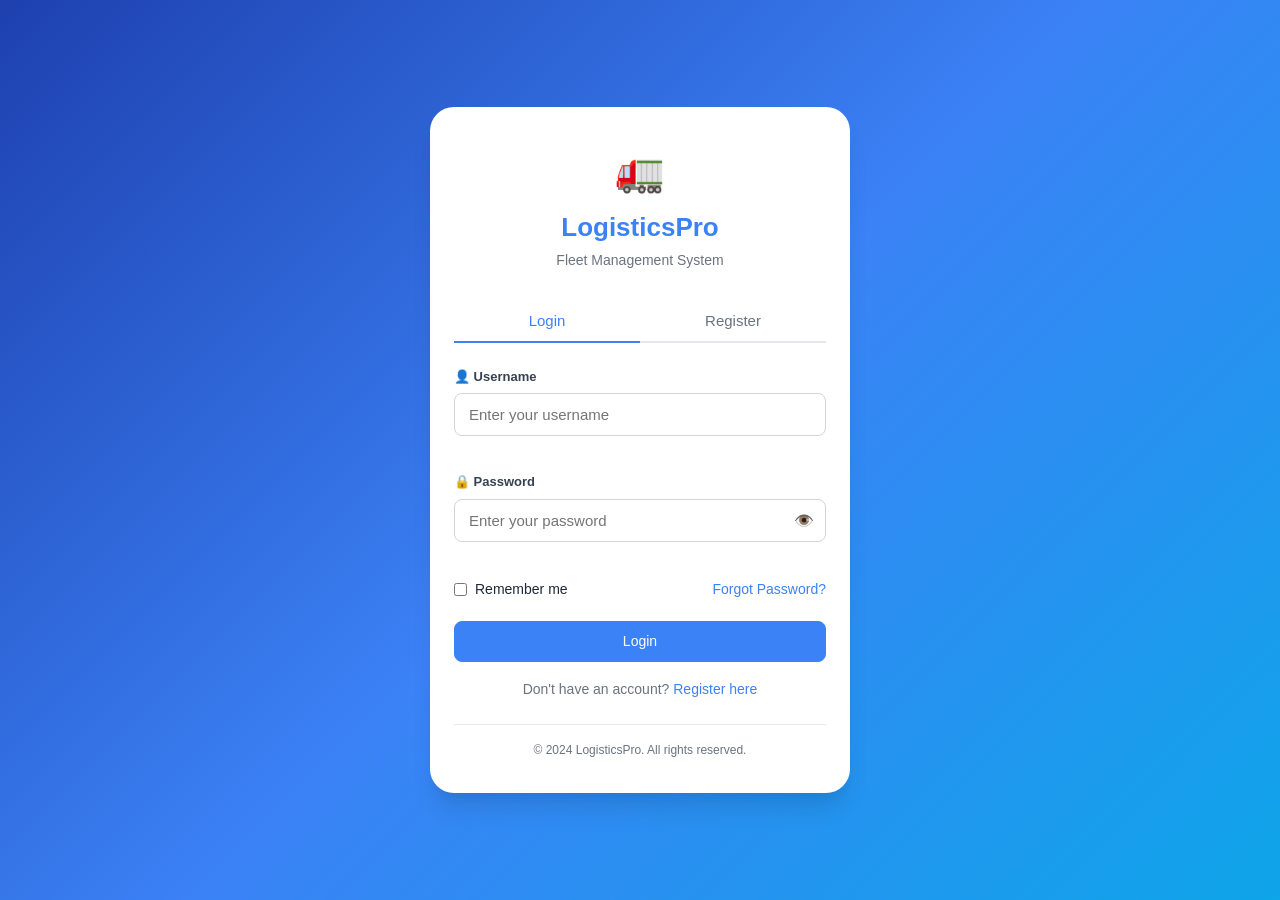
==== index.html @ a390f24c "Adding code to repo" ====
<!DOCTYPE html>
<html lang="en">
<head>
    <meta charset="UTF-8">
    <meta name="viewport" content="width=device-width, initial-scale=1.0, maximum-scale=1.0">
    <meta name="description" content="Login - LogisticsPro">
    <title>Login - LogisticsPro</title>
    <link rel="stylesheet" href="assets/css/style.css">
</head>
<body class="login-page">

<div class="login-container">
    <div class="login-box">

        <div class="login-brand">
            <span class="brand-icon">🚛</span>
            <h1>LogisticsPro</h1>
            <p>Fleet Management System</p>
        </div>

        <div class="auth-tabs">
            <button class="auth-tab active" id="loginTab">Login</button>
            <button class="auth-tab" id="registerTab">Register</button>
        </div>

        <!-- LOGIN FORM -->
        <form id="loginForm" class="auth-form active">
            <div class="form-group">
                <label for="login-username">👤 Username</label>
                <input type="text" id="login-username" placeholder="Enter your username" required autocomplete="username">
                <span class="field-error" id="login-err-username"></span>
            </div>
            <div class="form-group">
                <label for="login-password">🔒 Password</label>
                <div class="password-field">
                    <input type="password" id="login-password" placeholder="Enter your password" required autocomplete="current-password">
                    <button type="button" class="toggle-password" data-target="login-password">👁️</button>
                </div>
                <span class="field-error" id="login-err-password"></span>
            </div>
            <div class="form-options">
                <label class="checkbox-label">
                    <input type="checkbox" id="rememberMe">
                    <span>Remember me</span>
                </label>
                <a href="#" class="forgot-link">Forgot Password?</a>
            </div>
            <div class="form-error-box" id="loginError"></div>
            <button type="submit" class="btn btn-primary btn-block" id="loginBtn">Login</button>
            <p style="text-align:center;margin-top:1rem;font-size:.875rem;color:var(--gray-500)">
                Don't have an account?
                <a href="#" class="switch-to-register" style="color:var(--primary);font-weight:500">Register here</a>
            </p>
        </form>

        <!-- REGISTER FORM -->
        <form id="registerForm" class="auth-form">
            <div class="form-group">
                <label for="reg-username">👤 Username</label>
                <input type="text" id="reg-username" placeholder="Choose a username" required autocomplete="username">
                <span class="field-error" id="reg-err-username"></span>
            </div>
            <div class="form-group">
                <label for="reg-email">📧 Email Address</label>
                <input type="email" id="reg-email" placeholder="Enter your email" required autocomplete="email">
                <span class="field-error" id="reg-err-email"></span>
            </div>
            <div class="form-group">
                <label for="reg-password">🔒 Password</label>
                <div class="password-field">
                    <input type="password" id="reg-password" placeholder="Min 6 characters" required>
                    <button type="button" class="toggle-password" data-target="reg-password">👁️</button>
                </div>
                <span class="field-error" id="reg-err-password"></span>
            </div>
            <div class="form-group">
                <label for="reg-confirm">🔒 Confirm Password</label>
                <div class="password-field">
                    <input type="password" id="reg-confirm" placeholder="Repeat your password" required>
                    <button type="button" class="toggle-password" data-target="reg-confirm">👁️</button>
                </div>
                <span class="field-error" id="reg-err-confirm"></span>
            </div>
            <div class="form-error-box" id="registerError"></div>
            <div class="form-success-box" id="registerSuccess"></div>
            <button type="submit" class="btn btn-primary btn-block" id="registerBtn">Create Account</button>
            <p style="text-align:center;margin-top:1rem;font-size:.875rem;color:var(--gray-500)">
                Already have an account?
                <a href="#" class="switch-to-login" style="color:var(--primary);font-weight:500">Login here</a>
            </p>
        </form>

        <div class="login-footer">
            <p>&copy; 2024 LogisticsPro. All rights reserved.</p>
        </div>
    </div>
</div>

<script src="https://code.jquery.com/jquery-3.6.0.min.js"></script>
<script src="assets/js/api.js"></script>
<script>
const BASE_URL = 'https://crm-logistics-backend-production-bb94.up.railway.app';

$(function(){
    // If already logged in, go to dashboard
    if(localStorage.getItem('accessToken')){
        window.location.href = 'dashboard.html'; return;
    }

    /* ---- Tab switching ---- */
    function switchTab(tab){
        if(tab === 'login'){
            $('#loginTab').addClass('active'); $('#registerTab').removeClass('active');
            $('#loginForm').addClass('active'); $('#registerForm').removeClass('active');
        } else {
            $('#registerTab').addClass('active'); $('#loginTab').removeClass('active');
            $('#registerForm').addClass('active'); $('#loginForm').removeClass('active');
        }
        clearErrors();
    }
    $('#loginTab').on('click',  () => switchTab('login'));
    $('#registerTab').on('click',() => switchTab('register'));
    $('.switch-to-register').on('click', e => { e.preventDefault(); switchTab('register'); });
    $('.switch-to-login').on('click',    e => { e.preventDefault(); switchTab('login'); });

    /* ---- Password toggle ---- */
    $(document).on('click', '.toggle-password', function(){
        const inp = $('#'+$(this).data('target'));
        const isPass = inp.attr('type') === 'password';
        inp.attr('type', isPass ? 'text' : 'password');
        $(this).text(isPass ? '🙈' : '👁️');
    });

    /* ---- Clear errors on typing ---- */
    $('input').on('input', function(){
        $('#login-err-'+$(this).attr('id').replace('login-','')).text('');
        $('#reg-err-'+$(this).attr('id').replace('reg-','')).text('');
        $(this).css('border-color','');
        $('#loginError, #registerError').hide();
    });

    /* ---- Submit handlers ---- */
    $('#loginForm').on('submit', e => { e.preventDefault(); doLogin(); });
    $('#registerForm').on('submit', e => { e.preventDefault(); doRegister(); });
});

function doLogin(){
    const username = $('#login-username').val().trim();
    const password = $('#login-password').val().trim();
    let err = false;
    if(!username){ showFieldErr('login','username','Username is required'); err=true; }
    if(!password){ showFieldErr('login','password','Password is required'); err=true; }
    if(err) return;

    const btn = $('#loginBtn');
    setBtnLoading(btn, 'Logging in…');

    $.ajax({
        url: BASE_URL+'/api/auth/login/', method:'POST', contentType:'application/json',
        data: JSON.stringify({ username, password }),
        success(res){
            localStorage.setItem('accessToken', res.access);
            localStorage.setItem('refreshToken', res.refresh);
            localStorage.setItem('userData', JSON.stringify({ username, email: res.email||'' }));
            if($('#rememberMe').is(':checked')) localStorage.setItem('rememberMe','true');
            btn.html('✅ Success!');
            setTimeout(() => window.location.href = 'dashboard.html', 700);
        },
        error(xhr){
            resetBtn(btn,'Login');
            if(xhr.status===0){ showFormErr('loginError','❌ Cannot connect to server. Check internet.'); return; }
            const r = xhr.responseJSON;
            let msg = 'Login failed. Please try again.';
            if(xhr.status===401) msg='❌ Invalid username or password.';
            else if(r){ if(r.detail) msg=r.detail; else if(r.non_field_errors) msg=r.non_field_errors[0]; }
            showFormErr('loginError','❌ '+msg);
        }
    });
}

function doRegister(){
    const username=$('#reg-username').val().trim(), email=$('#reg-email').val().trim();
    const password=$('#reg-password').val().trim(), confirm=$('#reg-confirm').val().trim();
    let err=false;
    if(!username||username.length<3){ showFieldErr('reg','username',!username?'Username is required':'Min 3 characters'); err=true; }
    if(!email||!/^[^\s@]+@[^\s@]+\.[^\s@]+$/.test(email)){ showFieldErr('reg','email',!email?'Email is required':'Invalid email'); err=true; }
    if(!password||password.length<6){ showFieldErr('reg','password',!password?'Password is required':'Min 6 characters'); err=true; }
    if(!confirm||password!==confirm){ showFieldErr('reg','confirm',!confirm?'Confirm your password':'Passwords do not match'); err=true; }
    if(err) return;

    const btn=$('#registerBtn');
    setBtnLoading(btn,'Creating account…');

    $.ajax({
        url: BASE_URL+'/api/auth/register/', method:'POST', contentType:'application/json',
        data: JSON.stringify({ username, email, password }),
        success(){
            resetBtn(btn,'Create Account');
            $('#registerSuccess').text('✅ Account created! Switching to login…').show();
            $('#registerForm')[0].reset();
            setTimeout(() => {
                $('#registerSuccess').hide();
                $('#loginTab').addClass('active'); $('#registerTab').removeClass('active');
                $('#loginForm').addClass('active'); $('#registerForm').removeClass('active');
            }, 2000);
        },
        error(xhr){
            resetBtn(btn,'Create Account');
            if(xhr.status===0){ showFormErr('registerError','❌ Cannot connect to server.'); return; }
            const r=xhr.responseJSON||{};
            if(r.username) showFieldErr('reg','username',r.username[0]);
            if(r.email)    showFieldErr('reg','email',r.email[0]);
            if(r.password) showFieldErr('reg','password',r.password[0]);
            if(r.detail)   showFormErr('registerError','❌ '+r.detail);
            if(!r.username&&!r.email&&!r.password&&!r.detail) showFormErr('registerError','❌ Registration failed. Please try again.');
        }
    });
}

function showFieldErr(prefix,field,msg){
    $('#'+prefix+'-err-'+field).text(msg);
    $('#'+prefix+'-'+field).css('border-color','var(--danger)');
}
function showFormErr(id,msg){ $('#'+id).text(msg).show(); }
function clearErrors(){
    $('.field-error').text(''); $('input').css('border-color','');
    $('#loginError,#registerError,#registerSuccess').hide();
}
function setBtnLoading(btn,txt){ btn.html('<span class="btn-loader"></span>'+txt).prop('disabled',true); }
function resetBtn(btn,txt){ btn.html(txt).prop('disabled',false); }
</script>
</body>
</html>
---- assets/css/style.css ----
/* ========================================
   LOGISTICSPRO — MOBILE-FIRST CSS
   Complete responsive rewrite
======================================== */

/* ---- RESET ---- */
*, *::before, *::after { box-sizing: border-box; margin: 0; padding: 0; }

/* ---- CSS VARIABLES ---- */
:root {
    --primary:       #3b82f6;
    --primary-dark:  #2563eb;
    --primary-light: #eff6ff;
    --primary-rgb:   59, 130, 246;

    --success:       #10b981;
    --success-light: #ecfdf5;
    --danger:        #ef4444;
    --danger-light:  #fef2f2;
    --warning:       #f59e0b;
    --warning-light: #fffbeb;
    --info:          #3b82f6;

    --white:         #ffffff;
    --bg:            #f3f4f6;
    --surface:       #ffffff;
    --border:        #e5e7eb;

    --gray-50:  #f9fafb;
    --gray-100: #f3f4f6;
    --gray-200: #e5e7eb;
    --gray-300: #d1d5db;
    --gray-400: #9ca3af;
    --gray-500: #6b7280;
    --gray-600: #4b5563;
    --gray-700: #374151;
    --gray-800: #1f2937;
    --gray-900: #111827;

    --header-h:     60px;
    --sidebar-w:    240px;
    --bottom-nav-h: 64px;

    --shadow-xs: 0 1px 2px rgba(0,0,0,.05);
    --shadow-sm: 0 1px 3px rgba(0,0,0,.08), 0 1px 2px rgba(0,0,0,.06);
    --shadow-md: 0 4px 6px -1px rgba(0,0,0,.10), 0 2px 4px -1px rgba(0,0,0,.06);
    --shadow-lg: 0 10px 15px -3px rgba(0,0,0,.10), 0 4px 6px -2px rgba(0,0,0,.05);
    --shadow-xl: 0 20px 25px -5px rgba(0,0,0,.10), 0 10px 10px -5px rgba(0,0,0,.04);

    --radius-sm: .375rem;
    --radius:    .5rem;
    --radius-lg: .75rem;
    --radius-xl: 1rem;
    --radius-2xl:1.5rem;

    --transition: all .2s ease;
}

/* ---- BASE ---- */
html { -webkit-text-size-adjust: 100%; }

body {
    font-family: -apple-system, BlinkMacSystemFont, 'Segoe UI', Roboto, 'Helvetica Neue', Arial, sans-serif;
    font-size: 14px;
    line-height: 1.6;
    color: var(--gray-800);
    background: var(--bg);
    overflow-x: hidden;
}

h1,h2,h3,h4,h5,h6 { font-weight: 600; line-height: 1.3; color: var(--gray-900); margin-bottom: .5rem; }
h1 { font-size: 1.5rem; }
h2 { font-size: 1.25rem; }
h3 { font-size: 1.1rem; }
h4 { font-size: 1rem; }

a { color: var(--primary); text-decoration: none; transition: var(--transition); }
a:hover { color: var(--primary-dark); }
img { max-width: 100%; height: auto; }

/* ============================================================
   LOGIN PAGE
============================================================ */
.login-page {
    display: flex;
    align-items: center;
    justify-content: center;
    min-height: 100vh;
    background: linear-gradient(135deg, #1e40af 0%, #3b82f6 50%, #0ea5e9 100%);
    padding: 1rem;
}
.login-container { width: 100%; max-width: 420px; }
.login-box {
    background: var(--white);
    border-radius: var(--radius-2xl);
    box-shadow: var(--shadow-xl);
    padding: 2rem 1.5rem;
    animation: slideUp .4s ease;
}
@keyframes slideUp {
    from { opacity: 0; transform: translateY(24px); }
    to   { opacity: 1; transform: translateY(0); }
}

/* login brand */
.login-brand { text-align: center; margin-bottom: 1.75rem; }
.login-brand .brand-icon { font-size: 2.5rem; display: block; margin-bottom: .5rem; }
.login-brand h1 { font-size: 1.625rem; color: var(--primary); margin: 0; }
.login-brand p  { color: var(--gray-500); font-size: .875rem; margin-top: .25rem; }

/* tabs */
.auth-tabs { display: flex; border-bottom: 2px solid var(--border); margin-bottom: 1.5rem; }
.auth-tab {
    flex: 1; padding: .75rem; background: none; border: none;
    font-size: .9375rem; font-weight: 500; color: var(--gray-500);
    cursor: pointer; border-bottom: 2px solid transparent; margin-bottom: -2px;
    transition: var(--transition);
}
.auth-tab.active { color: var(--primary); border-bottom-color: var(--primary); }

/* form */
.auth-form { display: none; }
.auth-form.active { display: block; animation: fadeIn .25s ease; }

.form-group { margin-bottom: 1.125rem; }
.form-group label {
    display: flex; align-items: center; gap: .375rem;
    font-size: .8125rem; font-weight: 600; color: var(--gray-700);
    margin-bottom: .375rem;
}
.form-group input, .form-input {
    width: 100%; padding: .75rem .875rem;
    border: 1.5px solid var(--gray-300); border-radius: var(--radius);
    font-size: .9375rem; color: var(--gray-900);
    transition: border-color .2s, box-shadow .2s;
    background: var(--white);
}
.form-group input:focus, .form-input:focus {
    outline: none; border-color: var(--primary);
    box-shadow: 0 0 0 3px rgba(var(--primary-rgb),.12);
}

.password-field { position: relative; display: flex; }
.password-field input { flex: 1; padding-right: 3rem; }
.toggle-password {
    position: absolute; right: .75rem; top: 50%; transform: translateY(-50%);
    background: none; border: none; cursor: pointer; font-size: 1rem;
    color: var(--gray-500); padding: 0; line-height: 1;
}

.field-error  { display: block; color: var(--danger); font-size: .75rem; margin-top: .25rem; min-height: .875rem; }
.form-options { display: flex; justify-content: space-between; align-items: center; margin-bottom: 1.25rem; font-size: .875rem; }
.checkbox-label { display: flex; align-items: center; gap: .5rem; cursor: pointer; }

.form-error-box, .form-success-box {
    padding: .75rem 1rem; border-radius: var(--radius);
    font-size: .875rem; margin-bottom: 1rem; text-align: center; display: none;
}
.form-error-box   { background: var(--danger-light); border: 1px solid var(--danger); color: var(--danger); }
.form-success-box { background: var(--success-light); border: 1px solid var(--success); color: var(--success); }

.login-footer { text-align: center; margin-top: 1.5rem; padding-top: 1rem; border-top: 1px solid var(--border); }
.login-footer p { color: var(--gray-500); font-size: .75rem; }

.btn-loader {
    display: inline-block; width: 14px; height: 14px;
    border: 2px solid rgba(255,255,255,.4); border-top-color: white;
    border-radius: 50%; animation: spin .8s linear infinite;
    vertical-align: middle; margin-right: 6px;
}
@keyframes spin { to { transform: rotate(360deg); } }

/* ============================================================
   BUTTONS
============================================================ */
.btn {
    display: inline-flex; align-items: center; justify-content: center;
    gap: .4rem; padding: .625rem 1.125rem;
    font-size: .875rem; font-weight: 500;
    border: 1.5px solid transparent; border-radius: var(--radius);
    cursor: pointer; transition: var(--transition);
    white-space: nowrap; line-height: 1.4;
    -webkit-tap-highlight-color: transparent;
}
.btn:active { transform: scale(.97); }

.btn-primary   { background: var(--primary); color: #fff; border-color: var(--primary); }
.btn-primary:hover  { background: var(--primary-dark); border-color: var(--primary-dark); }

.btn-outline   { background: transparent; color: var(--gray-700); border-color: var(--gray-300); }
.btn-outline:hover  { background: var(--gray-50); border-color: var(--gray-400); }

.btn-danger    { background: var(--danger); color: #fff; border-color: var(--danger); }
.btn-danger:hover   { background: #dc2626; }

.btn-success   { background: var(--success); color: #fff; }
.btn-success:hover  { background: #059669; }

.btn-block { width: 100%; }
.btn-sm    { padding: .375rem .75rem; font-size: .8125rem; }
.btn-lg    { padding: .75rem 1.5rem; font-size: 1rem; }
.btn:disabled { opacity: .65; cursor: not-allowed; transform: none; }

/* ============================================================
   HEADER
============================================================ */
.app-header {
    position: fixed; top: 0; left: 0; right: 0;
    height: var(--header-h);
    background: var(--white);
    border-bottom: 1px solid var(--border);
    display: flex; align-items: center; justify-content: space-between;
    padding: 0 1rem;
    z-index: 1000;
    box-shadow: var(--shadow-xs);
}
.header-left { display: flex; align-items: center; gap: .875rem; }

/* Hamburger */
.hamburger {
    display: flex; flex-direction: column; justify-content: center;
    width: 36px; height: 36px; gap: 5px; padding: 4px;
    background: none; border: none; cursor: pointer; border-radius: var(--radius-sm);
    transition: var(--transition);
}
.hamburger:hover { background: var(--gray-100); }
.hamburger span {
    display: block; height: 2px; width: 100%;
    background: var(--gray-700); border-radius: 2px;
    transition: var(--transition);
}

/* Logo */
.logo-link { text-decoration: none; }
.logo {
    display: flex; align-items: center; gap: .375rem;
    font-size: 1.25rem; font-weight: 700; color: var(--primary);
}
.logo span { font-size: 1rem; }

/* Notification btn */
.notif-btn {
    position: relative; display: flex; align-items: center;
    padding: .5rem; border-radius: var(--radius-sm);
    color: var(--gray-600); text-decoration: none;
    transition: var(--transition);
}
.notif-btn:hover { background: var(--gray-100); color: var(--primary); }
.notif-icon { font-size: 1.25rem; }
.notif-badge {
    position: absolute; top: 2px; right: 2px;
    background: var(--danger); color: #fff;
    font-size: .625rem; font-weight: 700;
    padding: .125rem .35rem; border-radius: 10px;
    min-width: 16px; text-align: center;
}

/* User menu */
.header-right { display: flex; align-items: center; gap: .5rem; }
.user-menu { position: relative; }
.user-btn {
    display: flex; align-items: center; gap: .375rem;
    background: none; border: none; cursor: pointer;
    padding: .375rem .75rem; border-radius: var(--radius);
    font-size: .875rem; color: var(--gray-700);
    transition: var(--transition);
}
.user-btn:hover { background: var(--gray-100); }
.user-avatar { font-size: 1.1rem; }
.user-name { font-weight: 500; }
.chevron { font-size: .75rem; color: var(--gray-500); }

@media (max-width: 400px) {
    .user-name { display: none; }
}

.user-dropdown {
    display: none; position: absolute; top: calc(100% + 8px); right: 0;
    background: var(--white); border: 1px solid var(--border);
    border-radius: var(--radius-lg); box-shadow: var(--shadow-lg);
    min-width: 160px; z-index: 2000; overflow: hidden;
}
.user-dropdown.open { display: block; animation: dropIn .2s ease; }
@keyframes dropIn {
    from { opacity: 0; transform: translateY(-6px); }
    to   { opacity: 1; transform: translateY(0); }
}
.dropdown-item {
    display: flex; align-items: center; gap: .5rem;
    padding: .75rem 1rem; color: var(--gray-700);
    font-size: .875rem; transition: var(--transition);
}
.dropdown-item:hover  { background: var(--gray-50); color: var(--primary); }
.dropdown-item.danger { color: var(--danger); }
.dropdown-item.danger:hover { background: var(--danger-light); }
.dropdown-divider { height: 1px; background: var(--border); }

/* ============================================================
   SIDEBAR
============================================================ */
.sidebar {
    position: fixed; top: 0; left: 0; bottom: 0;
    width: var(--sidebar-w);
    background: var(--white);
    border-right: 1px solid var(--border);
    display: flex; flex-direction: column;
    z-index: 1200;
    transition: transform .25s ease;
    box-shadow: var(--shadow-lg);
    /* Hidden on mobile by default */
    transform: translateX(-100%);
}
.sidebar.open { transform: translateX(0); }

/* On desktop — always visible */
@media (min-width: 769px) {
    .sidebar { transform: translateX(0) !important; box-shadow: none; }
    .hamburger { display: none; }
}

.sidebar-overlay {
    display: none; position: fixed; inset: 0;
    background: rgba(0,0,0,.45); z-index: 1100;
    animation: fadeIn .2s ease;
}
.sidebar-overlay.open { display: block; }
@media (min-width: 769px) { .sidebar-overlay { display: none !important; } }

.sidebar-header {
    display: flex; align-items: center; justify-content: space-between;
    padding: .875rem 1rem;
    border-bottom: 1px solid var(--border);
    min-height: var(--header-h);
}
.sidebar-close {
    background: none; border: none; cursor: pointer;
    font-size: 1.1rem; color: var(--gray-500); padding: .25rem .5rem;
    border-radius: var(--radius-sm); transition: var(--transition);
}
.sidebar-close:hover { background: var(--gray-100); }
@media (min-width: 769px) { .sidebar-close { display: none; } }

/* Nav items */
.sidebar-nav { flex: 1; padding: .75rem .5rem; overflow-y: auto; }
.nav-item {
    display: flex; align-items: center; gap: .75rem;
    padding: .75rem .875rem; margin-bottom: .125rem;
    border-radius: var(--radius); color: var(--gray-600);
    font-size: .9rem; font-weight: 500;
    transition: var(--transition); cursor: pointer;
    text-decoration: none;
    -webkit-tap-highlight-color: transparent;
    position: relative;
}
.nav-item:hover { background: var(--primary-light); color: var(--primary); }
.nav-item.active {
    background: var(--primary); color: var(--white);
    box-shadow: 0 2px 8px rgba(var(--primary-rgb),.4);
}
.nav-icon { font-size: 1.15rem; flex-shrink: 0; }
.nav-text  { flex: 1; }
.nav-badge {
    background: var(--danger); color: #fff;
    font-size: .625rem; font-weight: 700;
    padding: .1rem .35rem; border-radius: 10px;
}
.nav-item.active .nav-badge { background: rgba(255,255,255,.3); }

.sidebar-footer {
    padding: .875rem 1rem;
    border-top: 1px solid var(--border);
    display: flex; align-items: center; gap: .75rem;
}
.sidebar-user { display: flex; align-items: center; gap: .625rem; flex: 1; min-width: 0; }
.sidebar-user-avatar { font-size: 1.5rem; flex-shrink: 0; }
.sidebar-user-info { min-width: 0; }
.sidebar-user-name { font-size: .875rem; font-weight: 600; color: var(--gray-800); truncate; }
.sidebar-user-role { font-size: .75rem; color: var(--gray-500); }
.sidebar-logout {
    padding: .375rem .5rem; border-radius: var(--radius-sm);
    color: var(--danger); font-size: 1rem;
    transition: var(--transition);
}
.sidebar-logout:hover { background: var(--danger-light); }

/* ============================================================
   BOTTOM NAV (mobile only)
============================================================ */
.bottom-nav {
    display: flex; position: fixed; bottom: 0; left: 0; right: 0;
    height: var(--bottom-nav-h);
    background: var(--white);
    border-top: 1px solid var(--border);
    z-index: 900;
    box-shadow: 0 -2px 10px rgba(0,0,0,.08);
}
@media (min-width: 769px) { .bottom-nav { display: none; } }

.bottom-nav-item {
    flex: 1; display: flex; flex-direction: column;
    align-items: center; justify-content: center; gap: 2px;
    padding: .375rem .25rem;
    color: var(--gray-400); text-decoration: none;
    font-size: .625rem; font-weight: 500;
    transition: var(--transition); position: relative;
    -webkit-tap-highlight-color: transparent;
}
.bottom-nav-item:hover { color: var(--primary); }
.bottom-nav-item.active { color: var(--primary); }
.bottom-nav-icon { font-size: 1.25rem; line-height: 1; }
.bottom-nav-text { font-size: .625rem; }
.bottom-nav-badge {
    position: absolute; top: 4px; left: 50%; transform: translateX(2px);
    background: var(--danger); color: #fff;
    font-size: .5625rem; font-weight: 700;
    padding: .1rem .3rem; border-radius: 10px;
}

/* ============================================================
   MAIN CONTENT
============================================================ */
.main-content {
    min-height: 100vh;
    padding: calc(var(--header-h) + 1rem) 1rem calc(var(--bottom-nav-h) + 1rem);
    transition: margin-left .25s ease;
}
@media (min-width: 769px) {
    .main-content {
        margin-left: var(--sidebar-w);
        padding: calc(var(--header-h) + 1.5rem) 1.5rem 1.5rem;
    }
}
@media (min-width: 1024px) {
    .main-content { padding: calc(var(--header-h) + 2rem) 2rem 2rem; }
}

/* ============================================================
   PAGE HEADER
============================================================ */
.page-header {
    display: flex; align-items: center; justify-content: space-between;
    margin-bottom: 1.25rem; gap: .75rem; flex-wrap: wrap;
}
.page-header h1 { margin: 0; font-size: 1.375rem; }
.page-header-actions { display: flex; gap: .5rem; flex-wrap: wrap; }

/* ============================================================
   CARDS
============================================================ */
.card {
    background: var(--white); border-radius: var(--radius-lg);
    border: 1px solid var(--border); box-shadow: var(--shadow-sm);
    margin-bottom: 1.25rem; overflow: hidden;
}
.card-header {
    display: flex; align-items: center; justify-content: space-between;
    padding: 1rem 1.25rem; border-bottom: 1px solid var(--border);
    gap: .75rem; flex-wrap: wrap;
}
.card-header h2 { margin: 0; font-size: 1rem; font-weight: 600; }
.card-body { padding: 1.25rem; }
.view-all { font-size: .875rem; color: var(--primary); font-weight: 500; }
.header-actions { display: flex; gap: .5rem; flex-wrap: wrap; }

/* ============================================================
   STATS GRID
============================================================ */
.stats-grid {
    display: grid;
    grid-template-columns: repeat(2, 1fr);
    gap: .875rem;
    margin-bottom: 1.25rem;
}
@media (min-width: 640px)  { .stats-grid { grid-template-columns: repeat(2, 1fr); } }
@media (min-width: 1024px) { .stats-grid { grid-template-columns: repeat(4, 1fr); } }

.stat-card {
    background: var(--white); border-radius: var(--radius-lg);
    border: 1px solid var(--border); box-shadow: var(--shadow-sm);
    padding: 1rem; display: flex; align-items: flex-start; gap: .875rem;
    transition: var(--transition);
}
.stat-card:hover { transform: translateY(-2px); box-shadow: var(--shadow-md); }

.stat-icon {
    width: 48px; height: 48px; border-radius: var(--radius);
    display: flex; align-items: center; justify-content: center;
    font-size: 1.5rem; flex-shrink: 0;
}
.stat-icon.blue    { background: rgba(59,130,246,.1); }
.stat-icon.red     { background: rgba(239,68,68,.1); }
.stat-icon.green   { background: rgba(16,185,129,.1); }
.stat-icon.orange  { background: rgba(245,158,11,.1); }

.stat-content h3 { font-size: .75rem; color: var(--gray-500); font-weight: 500; margin-bottom: .25rem; }
.stat-number { font-size: 1.375rem; font-weight: 700; color: var(--gray-900); margin-bottom: .125rem; line-height: 1.2; }
.stat-change { font-size: .75rem; font-weight: 500; color: var(--gray-500); }
.stat-change.positive { color: var(--success); }
.stat-change.negative { color: var(--danger); }

@media (max-width: 380px) {
    .stat-card { padding: .75rem; gap: .625rem; }
    .stat-icon { width: 38px; height: 38px; font-size: 1.2rem; }
    .stat-number { font-size: 1.1rem; }
}

/* ============================================================
   DASHBOARD GRID
============================================================ */
.dashboard-grid {
    display: grid; gap: 1.25rem; margin-bottom: 1.25rem;
    grid-template-columns: 1fr;
}
@media (min-width: 768px) { .dashboard-grid { grid-template-columns: 1fr 1fr; } }

.chart-container { position: relative; height: 220px; margin-bottom: .75rem; }
@media (min-width: 768px) { .chart-container { height: 250px; } }

/* ============================================================
   ALERTS
============================================================ */
.alerts-list { display: flex; flex-direction: column; gap: .75rem; }
.alert-item {
    display: flex; gap: .875rem; padding: .875rem;
    border-radius: var(--radius); border-left: 3px solid;
}
.alert-item.urgent  { background: var(--danger-light);  border-color: var(--danger);  }
.alert-item.warning { background: var(--warning-light); border-color: var(--warning); }
.alert-item.info    { background: var(--primary-light); border-color: var(--primary); }
.alert-content h4   { font-size: .875rem; font-weight: 600; margin-bottom: .25rem; }
.alert-content p    { font-size: .8125rem; color: var(--gray-600); margin-bottom: .125rem; }
.alert-time         { font-size: .75rem; color: var(--gray-400); }

/* ============================================================
   PROFIT / VEHICLE STATUS
============================================================ */
.profit-summary { display: flex; flex-direction: column; gap: .75rem; margin-bottom: 1rem; }
@media (min-width: 480px) { .profit-summary { flex-direction: row; flex-wrap: wrap; } }
.profit-item { display: flex; flex-direction: column; gap: .25rem; flex: 1; min-width: 120px; }
.profit-item .label { font-size: .8125rem; color: var(--gray-500); }
.profit-item .value { font-size: 1.375rem; font-weight: 700; }
.profit-item .value.green { color: var(--success); }
.profit-item .value.red   { color: var(--danger); }
.profit-item.highlight {
    background: linear-gradient(135deg,#667eea,#764ba2);
    padding: .75rem; border-radius: var(--radius);
}
.profit-item.highlight .label,
.profit-item.highlight .value { color: #fff; }

.profit-bar   { height: 8px; background: var(--gray-200); border-radius: 10px; overflow: hidden; margin-bottom: .5rem; }
.profit-fill  { height: 100%; background: linear-gradient(90deg, var(--success), #059669); border-radius: 10px; }
.profit-margin { text-align: center; font-size: .875rem; color: var(--gray-500); }

.vehicle-status-list { display: flex; flex-direction: column; gap: 0; }
.status-item { display: flex; justify-content: space-between; align-items: center; padding: .75rem 0; border-bottom: 1px solid var(--border); }
.status-item:last-child { border-bottom: none; }
.status-info { display: flex; align-items: center; gap: .625rem; }
.status-dot  { width: 10px; height: 10px; border-radius: 50%; }
.status-dot.active      { background: var(--success); }
.status-dot.idle        { background: var(--warning); }
.status-dot.maintenance { background: var(--danger); }
.status-count { font-size: 1.25rem; font-weight: 700; }

/* expense breakdown */
.expense-breakdown { display: flex; flex-wrap: wrap; gap: .75rem; margin-top: .75rem; }
.expense-item { display: flex; align-items: center; gap: .375rem; font-size: .8125rem; }
.dot { width: 10px; height: 10px; border-radius: 50%; flex-shrink: 0; }
.dot.blue { background: #3b82f6; }
.dot.red  { background: #ef4444; }
.dot.green{ background: #10b981; }
.dot.orange{background: #f59e0b; }

/* ============================================================
   FILTER BAR
============================================================ */
.filter-bar {
    display: flex; gap: .75rem; margin-bottom: 1.25rem;
    flex-wrap: wrap; align-items: flex-start;
}
.filter-group { display: flex; gap: .5rem; flex-wrap: wrap; }
.filter-select {
    padding: .5rem .75rem; border: 1.5px solid var(--gray-300);
    border-radius: var(--radius); background: var(--white);
    font-size: .875rem; cursor: pointer;
    appearance: none; min-width: 120px;
    background-image: url("data:image/svg+xml,%3Csvg xmlns='http://www.w3.org/2000/svg' width='12' height='8' viewBox='0 0 12 8'%3E%3Cpath fill='%236b7280' d='M1 1l5 5 5-5'/%3E%3C/svg%3E");
    background-repeat: no-repeat;
    background-position: right .75rem center;
    padding-right: 2rem;
}
.filter-select:focus { outline: none; border-color: var(--primary); }

.search-box { position: relative; flex: 1; min-width: 200px; }
.search-box input {
    width: 100%; padding: .625rem 1rem .625rem 2.25rem;
    border: 1.5px solid var(--gray-300); border-radius: var(--radius);
    font-size: .875rem; background: var(--white);
    transition: border-color .2s;
}
.search-box input:focus { outline: none; border-color: var(--primary); }
.search-box::before {
    content: '🔍'; position: absolute; left: .75rem;
    top: 50%; transform: translateY(-50%); font-size: .875rem;
}

/* ============================================================
   VEHICLES GRID
============================================================ */
.vehicles-grid {
    display: grid; gap: 1rem;
    grid-template-columns: 1fr;
    margin-bottom: 1.25rem;
}
@media (min-width: 480px) { .vehicles-grid { grid-template-columns: repeat(2, 1fr); } }
@media (min-width: 768px) { .vehicles-grid { grid-template-columns: repeat(2, 1fr); } }
@media (min-width: 1024px){ .vehicles-grid { grid-template-columns: repeat(3, 1fr); } }
@media (min-width: 1280px){ .vehicles-grid { grid-template-columns: repeat(4, 1fr); } }

.vehicle-card {
    background: var(--white); border-radius: var(--radius-lg);
    border: 1px solid var(--border); box-shadow: var(--shadow-sm);
    padding: 1rem; transition: var(--transition);
}
.vehicle-card:hover { transform: translateY(-3px); box-shadow: var(--shadow-md); border-color: var(--primary); }
.vehicle-header { display: flex; justify-content: space-between; align-items: center; margin-bottom: .75rem; }
.vehicle-number { font-size: 1rem; font-weight: 700; color: var(--gray-900); }
.vehicle-icon { text-align: center; font-size: 2.5rem; margin: .75rem 0; }
.vehicle-info p { font-size: .8125rem; color: var(--gray-600); margin-bottom: .25rem; }
.vehicle-type   { font-weight: 600; color: var(--gray-900) !important; }
.vehicle-location { color: var(--primary) !important; }
.vehicle-alerts { margin: .75rem 0; }
.vehicle-card-actions { display: flex; gap: .375rem; flex-wrap: wrap; margin-top: .75rem; }
.vehicle-card-actions .btn-sm { flex: 1; min-width: 60px; font-size: .75rem; padding: .375rem .5rem; }

/* Status badges */
.status-badge { padding: .2rem .625rem; border-radius: 10px; font-size: .75rem; font-weight: 600; }
.status-badge.active      { background: var(--success-light); color: var(--success); }
.status-badge.idle        { background: var(--warning-light); color: var(--warning); }
.status-badge.maintenance { background: var(--danger-light);  color: var(--danger); }

.alert-badge { display: inline-flex; align-items: center; gap: .25rem; padding: .3rem .625rem; border-radius: var(--radius-sm); font-size: .75rem; font-weight: 500; }
.alert-badge.success { background: var(--success-light); color: var(--success); }
.alert-badge.warning { background: var(--warning-light); color: var(--warning); }
.alert-badge.danger  { background: var(--danger-light);  color: var(--danger); }

/* ============================================================
   TABLES
============================================================ */
.table-responsive { overflow-x: auto; -webkit-overflow-scrolling: touch; border-radius: var(--radius); }
.data-table { width: 100%; border-collapse: collapse; font-size: .875rem; min-width: 600px; }
.data-table thead { background: var(--gray-50); }
.data-table th {
    padding: .75rem 1rem; text-align: left;
    font-weight: 600; color: var(--gray-700);
    border-bottom: 2px solid var(--border);
    white-space: nowrap; font-size: .8125rem;
}
.data-table td { padding: .75rem 1rem; border-bottom: 1px solid var(--border); vertical-align: middle; }
.data-table tbody tr:hover { background: var(--gray-50); }
.data-table tbody tr:last-child td { border-bottom: none; }

/* ============================================================
   BADGES (general)
============================================================ */
.badge { display: inline-flex; align-items: center; gap: .25rem; padding: .2rem .625rem; border-radius: 10px; font-size: .75rem; font-weight: 600; }
.badge.success { background: var(--success-light); color: var(--success); }
.badge.warning { background: var(--warning-light); color: var(--warning); }
.badge.danger  { background: var(--danger-light);  color: var(--danger); }
.badge.info    { background: var(--primary-light);  color: var(--primary); }
.badge.secondary{ background: var(--gray-100); color: var(--gray-600); }

/* ============================================================
   PAGINATION
============================================================ */
.pagination { display: flex; justify-content: space-between; align-items: center; gap: .75rem; flex-wrap: wrap; padding-top: 1rem; }
.pagination p { color: var(--gray-500); font-size: .875rem; }
.pagination-buttons { display: flex; gap: .375rem; flex-wrap: wrap; }

/* ============================================================
   TABS
============================================================ */
.tabs {
    display: flex; gap: 0;
    border-bottom: 2px solid var(--border);
    margin-bottom: 1.25rem;
    overflow-x: auto; -webkit-overflow-scrolling: touch;
}
.tab-btn {
    padding: .75rem 1rem; background: none; border: none;
    border-bottom: 2px solid transparent; margin-bottom: -2px;
    cursor: pointer; font-size: .875rem; font-weight: 500;
    color: var(--gray-500); white-space: nowrap;
    transition: var(--transition);
}
.tab-btn:hover { color: var(--primary); }
.tab-btn.active { color: var(--primary); border-bottom-color: var(--primary); }

.tab-pane { display: none; }
.tab-pane.active { display: block; animation: fadeIn .25s ease; }

/* ============================================================
   DETAIL GRID
============================================================ */
.detail-grid {
    display: grid; gap: 1.25rem;
    grid-template-columns: 1fr;
    margin-bottom: 1.25rem;
}
@media (min-width: 768px) { .detail-grid { grid-template-columns: 1fr 1fr; } }

.detail-row { display: flex; justify-content: space-between; padding: .625rem 0; border-bottom: 1px solid var(--border); gap: .5rem; }
.detail-row:last-child { border-bottom: none; }
.detail-row .label { font-size: .875rem; color: var(--gray-500); font-weight: 500; }
.detail-row .value { font-size: .875rem; color: var(--gray-900); font-weight: 600; text-align: right; }
.detail-row .value.warning { color: var(--warning); }
.detail-row .value.success { color: var(--success); }
.detail-row.highlight { background: var(--gray-50); padding: .625rem .75rem; border-radius: var(--radius-sm); }

/* ============================================================
   VEHICLE DETAIL HEADER
============================================================ */
.vehicle-detail-header {
    background: linear-gradient(135deg, #1e40af 0%, #3b82f6 100%);
    border-radius: var(--radius-lg); padding: 1.25rem;
    margin-bottom: 1.25rem; color: #fff;
}
.vehicle-main-info h1 { color: #fff; font-size: 1.375rem; margin-bottom: .5rem; }
.vehicle-meta { display: flex; gap: 1rem; margin-bottom: .5rem; flex-wrap: wrap; }
.meta-item { font-size: .875rem; opacity: .9; }
.vehicle-specs { display: flex; gap: 1rem; font-size: .8125rem; opacity: .8; flex-wrap: wrap; }
.back-btn { margin-bottom: .75rem; }
.action-buttons { display: flex; gap: .5rem; flex-wrap: wrap; margin-bottom: .75rem; }

/* Driver card */
.driver-profile { display: flex; align-items: center; gap: .875rem; margin-bottom: 1rem; padding-bottom: 1rem; border-bottom: 1px solid var(--border); }
.driver-avatar { width: 52px; height: 52px; border-radius: 50%; background: var(--gray-100); display: flex; align-items: center; justify-content: center; font-size: 1.75rem; flex-shrink: 0; }
.driver-info-header h3 { margin-bottom: .25rem; font-size: 1rem; }
.driver-status { padding: .2rem .625rem; border-radius: 10px; font-size: .75rem; font-weight: 600; }
.driver-status.active { background: var(--success-light); color: var(--success); }

/* EMI */
.emi-grid { display: grid; grid-template-columns: 1fr; gap: 0; }

/* Maintenance */
.maintenance-item { display: flex; gap: 1rem; padding: 1rem; border: 1px solid var(--border); border-radius: var(--radius-lg); margin-bottom: .75rem; }
.maintenance-icon { font-size: 1.75rem; width: 50px; height: 50px; display: flex; align-items: center; justify-content: center; background: var(--gray-50); border-radius: var(--radius); flex-shrink: 0; }
.maintenance-content h3 { margin-bottom: .75rem; }
.progress-info { display: flex; justify-content: space-between; margin-bottom: .375rem; font-size: .8125rem; color: var(--gray-600); flex-wrap: wrap; }
.progress-bar { height: 8px; background: var(--gray-200); border-radius: 10px; overflow: hidden; margin-bottom: .375rem; }
.progress-fill { height: 100%; border-radius: 10px; }
.progress-fill.warning { background: linear-gradient(90deg, var(--warning), #d97706); }
.warning-text { font-size: .875rem; color: var(--warning); font-weight: 500; }

/* ============================================================
   FINANCIAL SUMMARY CARDS
============================================================ */
.financial-summary { display: grid; grid-template-columns: 1fr; gap: .875rem; margin-bottom: 1.25rem; }
@media (min-width: 480px) { .financial-summary { grid-template-columns: repeat(3, 1fr); } }
.summary-card { padding: 1rem; border-radius: var(--radius-lg); text-align: center; }
.summary-card.success { background: linear-gradient(135deg,#10b981,#059669); color: #fff; }
.summary-card.danger  { background: linear-gradient(135deg,#ef4444,#dc2626); color: #fff; }
.summary-card.primary { background: linear-gradient(135deg,#3b82f6,#2563eb); color: #fff; }
.summary-card h3 { font-size: .75rem; opacity: .9; margin-bottom: .375rem; color: inherit; }
.summary-card .amount { font-size: 1.5rem; font-weight: 700; margin: 0; }

/* ============================================================
   REPORTS GRID
============================================================ */
.reports-grid {
    display: grid; gap: .875rem; margin-bottom: 1.25rem;
    grid-template-columns: 1fr;
}
@media (min-width: 480px) { .reports-grid { grid-template-columns: repeat(2, 1fr); } }
@media (min-width: 768px) { .reports-grid { grid-template-columns: repeat(3, 1fr); } }
@media (min-width: 1024px){ .reports-grid { grid-template-columns: repeat(4, 1fr); } }

.report-card {
    background: var(--white); border: 1px solid var(--border);
    border-radius: var(--radius-lg); padding: 1rem;
    display: flex; align-items: center; gap: .875rem;
    cursor: pointer; transition: var(--transition);
}
.report-card:hover { transform: translateY(-2px); box-shadow: var(--shadow-md); border-color: var(--primary); }
.report-icon { font-size: 1.75rem; width: 44px; height: 44px; display: flex; align-items: center; justify-content: center; background: var(--gray-100); border-radius: var(--radius); flex-shrink: 0; }
.report-info { flex: 1; min-width: 0; }
.report-info h3 { font-size: .875rem; margin-bottom: .125rem; }
.report-info p  { font-size: .75rem; color: var(--gray-500); margin: 0; }
.report-actions { display: flex; flex-direction: column; gap: .375rem; }

/* ============================================================
   NOTIFICATIONS
============================================================ */
.notification-tabs { display: flex; gap: .5rem; margin-bottom: 1.25rem; overflow-x: auto; padding-bottom: .25rem; -webkit-overflow-scrolling: touch; }
.notif-tab {
    display: flex; align-items: center; gap: .375rem;
    padding: .5rem .875rem; background: var(--white);
    border: 1px solid var(--border); border-radius: 20px;
    cursor: pointer; font-size: .8125rem; white-space: nowrap;
    transition: var(--transition);
}
.notif-tab:hover { border-color: var(--primary); color: var(--primary); }
.notif-tab.active { background: var(--primary); color: #fff; border-color: var(--primary); }
.tab-count { background: var(--gray-200); color: var(--gray-700); padding: .1rem .4rem; border-radius: 10px; font-size: .6875rem; font-weight: 600; }
.tab-count.danger  { background: var(--danger);  color: #fff; }
.tab-count.warning { background: var(--warning); color: #fff; }
.notif-tab.active .tab-count { background: rgba(255,255,255,.25); color: #fff; }

.notifications-container { display: flex; flex-direction: column; gap: 1.25rem; }
.notif-group { display: flex; flex-direction: column; gap: .625rem; }
.notif-group-title { font-size: .8125rem; color: var(--gray-500); font-weight: 600; margin-bottom: .5rem; padding-bottom: .375rem; border-bottom: 1px solid var(--border); }

.notif-card {
    display: flex; gap: .875rem; padding: 1rem;
    background: var(--white); border-radius: var(--radius-lg);
    border: 1px solid var(--border); box-shadow: var(--shadow-xs);
    position: relative; transition: var(--transition);
}
.notif-card:hover { box-shadow: var(--shadow-sm); }
.notif-card.unread { border-left: 3px solid; }
.notif-card.unread.urgent  { border-color: var(--danger);  background: rgba(239,68,68,.02); }
.notif-card.unread.warning { border-color: var(--warning); background: rgba(245,158,11,.02); }
.notif-card.unread.info    { border-color: var(--primary); background: rgba(59,130,246,.02); }
.notif-card.read { opacity: .8; }

.notif-icon { width: 40px; height: 40px; border-radius: 50%; display: flex; align-items: center; justify-content: center; font-size: 1.25rem; flex-shrink: 0; }
.notif-icon.urgent  { background: var(--danger-light);  }
.notif-icon.warning { background: var(--warning-light); }
.notif-icon.info    { background: var(--primary-light); }

.notif-content { flex: 1; min-width: 0; }
.notif-header  { display: flex; justify-content: space-between; align-items: flex-start; margin-bottom: .375rem; gap: .5rem; flex-wrap: wrap; }
.notif-header h4 { font-size: .9rem; font-weight: 600; margin: 0; }
.notif-time { font-size: .75rem; color: var(--gray-400); white-space: nowrap; }
.notif-content p { font-size: .8125rem; color: var(--gray-600); margin-bottom: .625rem; line-height: 1.5; }
.notif-actions { display: flex; gap: .375rem; flex-wrap: wrap; }
.notif-unread-dot { width: 8px; height: 8px; background: var(--primary); border-radius: 50%; position: absolute; top: .875rem; right: .875rem; flex-shrink: 0; }

/* ============================================================
   SETTINGS
============================================================ */
.form-grid { display: grid; grid-template-columns: 1fr; gap: 1rem; margin-bottom: 1.25rem; }
@media (min-width: 600px) { .form-grid { grid-template-columns: 1fr 1fr; } }
.form-grid .full-width { grid-column: 1 / -1; }
.form-group-modal { display: flex; flex-direction: column; gap: .375rem; }
.form-group-modal label { font-size: .8125rem; font-weight: 600; color: var(--gray-700); }
.form-group-modal input, .form-group-modal select, .form-group-modal textarea {
    padding: .625rem .875rem; border: 1.5px solid var(--gray-300);
    border-radius: var(--radius); font-size: .9375rem; color: var(--gray-900);
    width: 100%; transition: border-color .2s;
}
.form-group-modal input:focus, .form-group-modal select:focus, .form-group-modal textarea:focus {
    outline: none; border-color: var(--primary);
    box-shadow: 0 0 0 3px rgba(var(--primary-rgb),.12);
}

.form-actions { display: flex; gap: .625rem; padding-top: 1rem; border-top: 1px solid var(--border); flex-wrap: wrap; }
.settings-section { margin-bottom: 1.5rem; }
.settings-section h3 { font-size: .9375rem; margin-bottom: .875rem; padding-bottom: .5rem; border-bottom: 1px solid var(--border); }
.settings-list { display: flex; flex-direction: column; gap: .5rem; }
.setting-item { display: flex; justify-content: space-between; align-items: center; padding: .875rem; border: 1px solid var(--border); border-radius: var(--radius); flex-wrap: wrap; gap: .625rem; }
.setting-info h4 { font-size: .875rem; margin-bottom: .125rem; }
.setting-info p  { font-size: .75rem; color: var(--gray-500); margin: 0; }
.setting-controls { display: flex; align-items: center; gap: .875rem; }

/* Toggle switch */
.toggle { position: relative; display: inline-block; width: 44px; height: 24px; cursor: pointer; }
.toggle input { opacity: 0; width: 0; height: 0; }
.toggle-slider { position: absolute; inset: 0; background: var(--gray-300); border-radius: 24px; transition: .3s; }
.toggle-slider::before { position: absolute; content: ''; height: 18px; width: 18px; left: 3px; bottom: 3px; background: #fff; border-radius: 50%; transition: .3s; }
.toggle input:checked + .toggle-slider { background: var(--primary); }
.toggle input:checked + .toggle-slider::before { transform: translateX(20px); }

/* Categories grid */
.categories-grid { display: grid; gap: 1.25rem; grid-template-columns: 1fr; }
@media (min-width: 640px) { .categories-grid { grid-template-columns: 1fr 1fr; } }
.category-list { display: flex; flex-direction: column; gap: .375rem; }
.category-item { display: flex; justify-content: space-between; align-items: center; padding: .625rem .875rem; border: 1px solid var(--border); border-radius: var(--radius); font-size: .875rem; transition: var(--transition); }
.category-item:hover { background: var(--gray-50); }

/* File upload */
.file-upload { display: flex; align-items: center; gap: .875rem; flex-wrap: wrap; }
.file-upload input[type="file"] { display: none; }
.file-upload-label { padding: .5rem 1rem; border: 1px solid var(--gray-300); border-radius: var(--radius); cursor: pointer; font-size: .875rem; transition: var(--transition); }
.file-upload-label:hover { background: var(--gray-50); }
.file-name { font-size: .875rem; color: var(--gray-500); }

/* ============================================================
   MODALS
============================================================ */
.crm-modal-overlay {
    display: none; position: fixed; inset: 0;
    background: rgba(0,0,0,.55); z-index: 10000;
    align-items: center; justify-content: center;
    padding: 1rem;
}
.crm-modal-overlay.open { display: flex; }

.crm-modal {
    background: var(--white); border-radius: var(--radius-xl);
    width: 100%; max-width: 560px; max-height: 90vh;
    overflow-y: auto; box-shadow: var(--shadow-xl);
    animation: modalIn .25s ease;
}
@keyframes modalIn {
    from { opacity: 0; transform: translateY(-16px) scale(.97); }
    to   { opacity: 1; transform: translateY(0) scale(1); }
}
@media (max-width: 600px) {
    .crm-modal { max-width: 100%; border-radius: var(--radius-xl) var(--radius-xl) 0 0; position: fixed; bottom: 0; left: 0; right: 0; max-height: 90vh; }
    .crm-modal-overlay { align-items: flex-end; }
}

.crm-modal-header { display: flex; justify-content: space-between; align-items: center; padding: 1.125rem 1.25rem; border-bottom: 1px solid var(--border); position: sticky; top: 0; background: var(--white); z-index: 1; }
.crm-modal-header h3 { margin: 0; font-size: 1rem; }
.crm-modal-close { background: none; border: none; font-size: 1.25rem; cursor: pointer; color: var(--gray-500); padding: .25rem .5rem; border-radius: var(--radius-sm); line-height: 1; transition: var(--transition); }
.crm-modal-close:hover { background: var(--gray-100); }
.crm-modal-body { padding: 1.125rem 1.25rem; }
.crm-modal-footer { padding: .875rem 1.25rem; border-top: 1px solid var(--border); display: flex; gap: .625rem; justify-content: flex-end; flex-wrap: wrap; }

/* fgrp inside modals */
.fgrp { display: flex; flex-direction: column; gap: .375rem; }
.fgrp label { font-size: .8125rem; font-weight: 600; color: var(--gray-700); }
.fgrp input, .fgrp select, .fgrp textarea { padding: .625rem .875rem; border: 1.5px solid var(--gray-300); border-radius: var(--radius); font-size: .9375rem; color: var(--gray-900); width: 100%; box-sizing: border-box; transition: border-color .2s; }
.fgrp input:focus, .fgrp select:focus, .fgrp textarea:focus { outline: none; border-color: var(--primary); box-shadow: 0 0 0 3px rgba(var(--primary-rgb),.12); }

/* ============================================================
   BILLING SPECIFIC
============================================================ */
.invoice-header-section { display: flex; justify-content: space-between; align-items: flex-start; margin-bottom: 1.25rem; flex-wrap: wrap; gap: .875rem; }
.company-details h2 { font-size: 1.125rem; margin-bottom: .375rem; }
.company-details p  { font-size: .8125rem; color: var(--gray-600); margin-bottom: .2rem; }
.invoice-meta { text-align: right; }
.invoice-meta h3 { color: var(--primary); margin-bottom: .75rem; }
.invoice-meta-table { font-size: .8125rem; }
.invoice-meta-table td { padding: .2rem .375rem; }
.invoice-divider { border: none; border-top: 1px solid var(--border); margin: 1.125rem 0; }
.invoice-parties { display: flex; justify-content: space-between; flex-wrap: wrap; gap: 1.25rem; margin-bottom: 1.25rem; }
.bill-to h4, .trip-details-invoice h4 { font-size: .8125rem; color: var(--gray-500); margin-bottom: .375rem; }
.bill-to p  { font-size: .8125rem; color: var(--gray-700); margin-bottom: .2rem; }
.invoice-items-table { width: 100%; border-collapse: collapse; margin: .875rem 0; font-size: .8125rem; }
.invoice-items-table th { background: var(--gray-50); padding: .625rem; text-align: left; font-weight: 600; }
.invoice-items-table td { padding: .625rem; border-bottom: 1px solid var(--border); }
.invoice-totals { margin-left: auto; width: 100%; max-width: 280px; margin-top: .875rem; }
@media (max-width: 600px) { .invoice-totals { max-width: 100%; } }
.total-row { display: flex; justify-content: space-between; padding: .375rem 0; border-bottom: 1px solid var(--border); font-size: .8125rem; }
.grand-total { font-size: 1rem; font-weight: 700; border-bottom: 2px solid var(--gray-900); }
.amount-words { margin-top: .875rem; font-size: .8125rem; color: var(--gray-600); background: var(--gray-50); padding: .625rem; border-radius: var(--radius); }
.payment-info { margin-top: .875rem; font-size: .8125rem; color: var(--gray-700); }
.payment-info p { margin-bottom: .2rem; }
.invoice-terms { margin-top: 1.25rem; padding-top: .875rem; border-top: 1px solid var(--border); font-size: .8125rem; color: var(--gray-500); }
.invoice-terms h5 { margin-bottom: .375rem; color: var(--gray-700); }
.invoice-terms ul { padding-left: 1.25rem; }
.invoice-terms li { margin-bottom: .2rem; }

/* ============================================================
   EXPENSE SUMMARY
============================================================ */
.expense-summary-box { background: var(--gray-50); padding: 1rem; border-radius: var(--radius); margin-bottom: 1.25rem; }
.summary-total { display: flex; justify-content: space-between; align-items: center; margin-bottom: 1rem; padding: .75rem; background: var(--white); border-radius: var(--radius); }
.summary-total .amount { font-size: 1.375rem; font-weight: 700; color: var(--primary); }
.expense-breakdown-chart { display: flex; flex-direction: column; gap: .75rem; }
.breakdown-item { display: flex; flex-direction: column; gap: .25rem; }
.breakdown-bar { height: 8px; background: var(--gray-200); border-radius: 10px; overflow: hidden; }
.bar-fill { height: 100%; border-radius: 10px; }
.breakdown-item span { font-size: .8125rem; color: var(--gray-700); }

/* ============================================================
   NOTIFICATIONS BOX (app toast)
============================================================ */
.app-notification {
    position: fixed; top: calc(var(--header-h) + .75rem); right: 1rem;
    color: #fff; padding: .875rem 1.25rem;
    border-radius: var(--radius-lg);
    box-shadow: var(--shadow-xl);
    z-index: 99999; font-size: .875rem; font-weight: 500;
    max-width: min(320px, calc(100vw - 2rem));
    animation: slideInRight .3s ease;
    cursor: pointer;
}
@keyframes slideInRight {
    from { opacity: 0; transform: translateX(100px); }
    to   { opacity: 1; transform: translateX(0); }
}

/* ============================================================
   UTILITY
============================================================ */
.text-center { text-align: center; }
.text-right  { text-align: right; }
.text-success{ color: var(--success); }
.text-danger { color: var(--danger); }
.text-warning{ color: var(--warning); }
.hidden  { display: none !important; }
.loading { opacity: .6; pointer-events: none; }

@keyframes fadeIn {
    from { opacity: 0; }
    to   { opacity: 1; }
}

/* ============================================================
   RESPONSIVE HELPERS
============================================================ */
@media (max-width: 480px) {
    h1 { font-size: 1.25rem; }
    .card-body, .card-header { padding: .875rem; }
    .data-table th, .data-table td { padding: .625rem .75rem; }
    .btn { padding: .5rem .875rem; }
    .maintenance-item { flex-direction: column; }
}
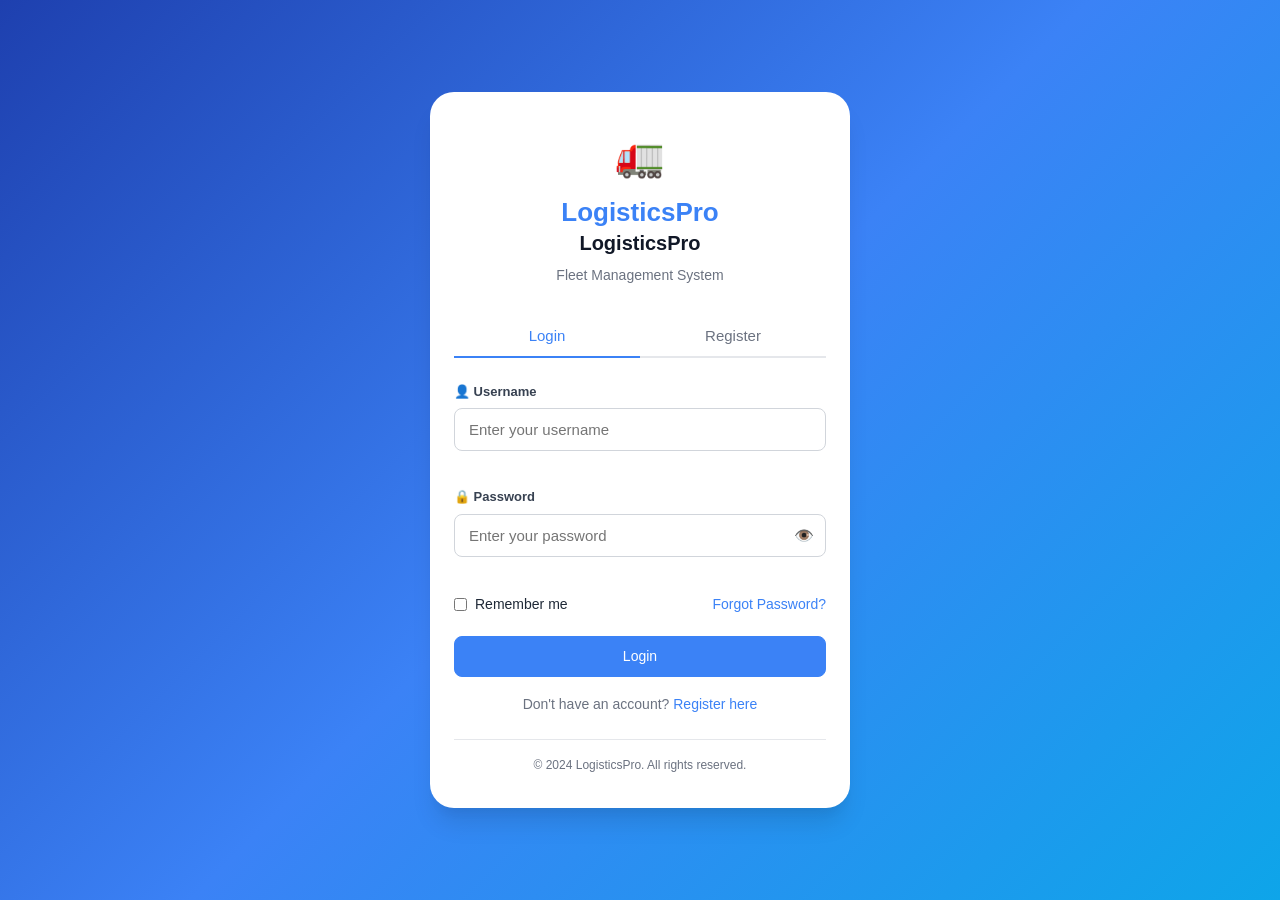
==== commit 8855c772: "Updated index page" ====
--- a/index.html
+++ b/index.html
@@ -15,6 +15,7 @@
         <div class="login-brand">
             <span class="brand-icon">🚛</span>
             <h1>LogisticsPro</h1>
+            <h2>LogisticsPro</h2>
             <p>Fleet Management System</p>
         </div>
 
